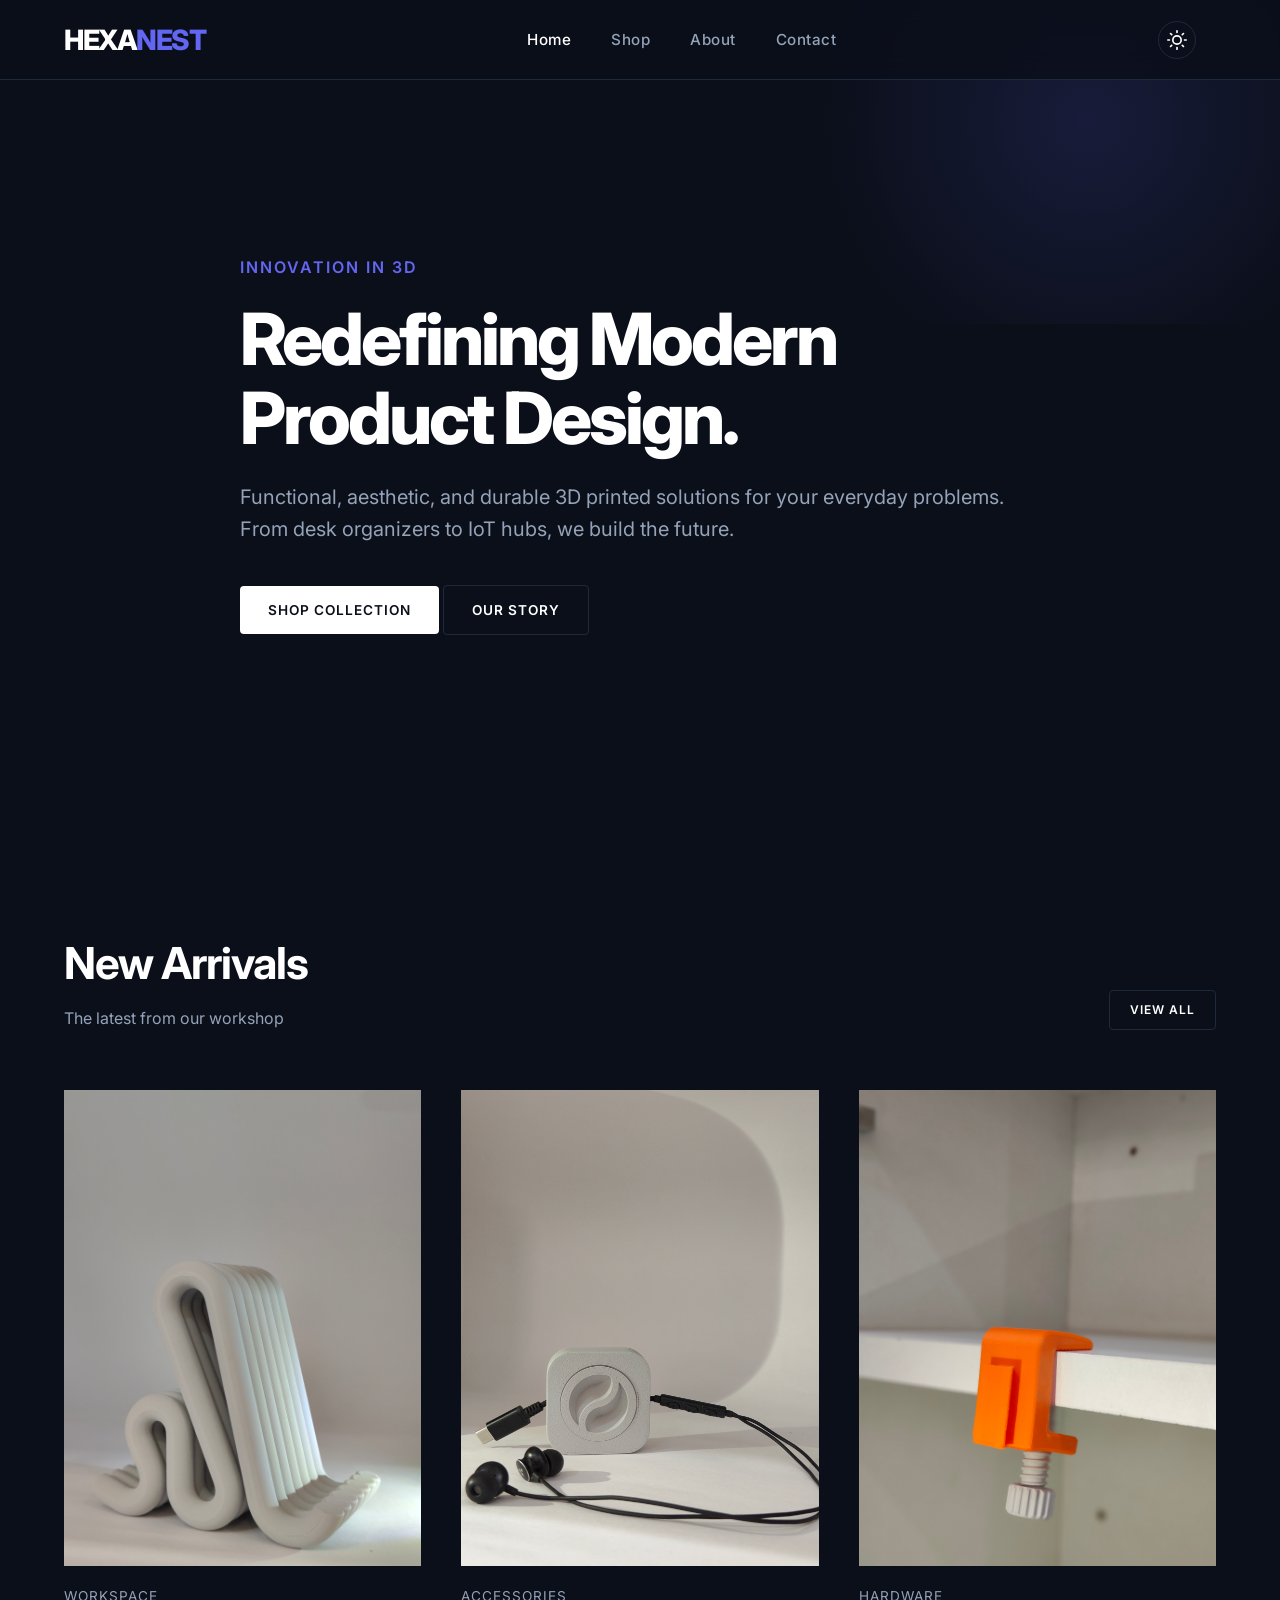
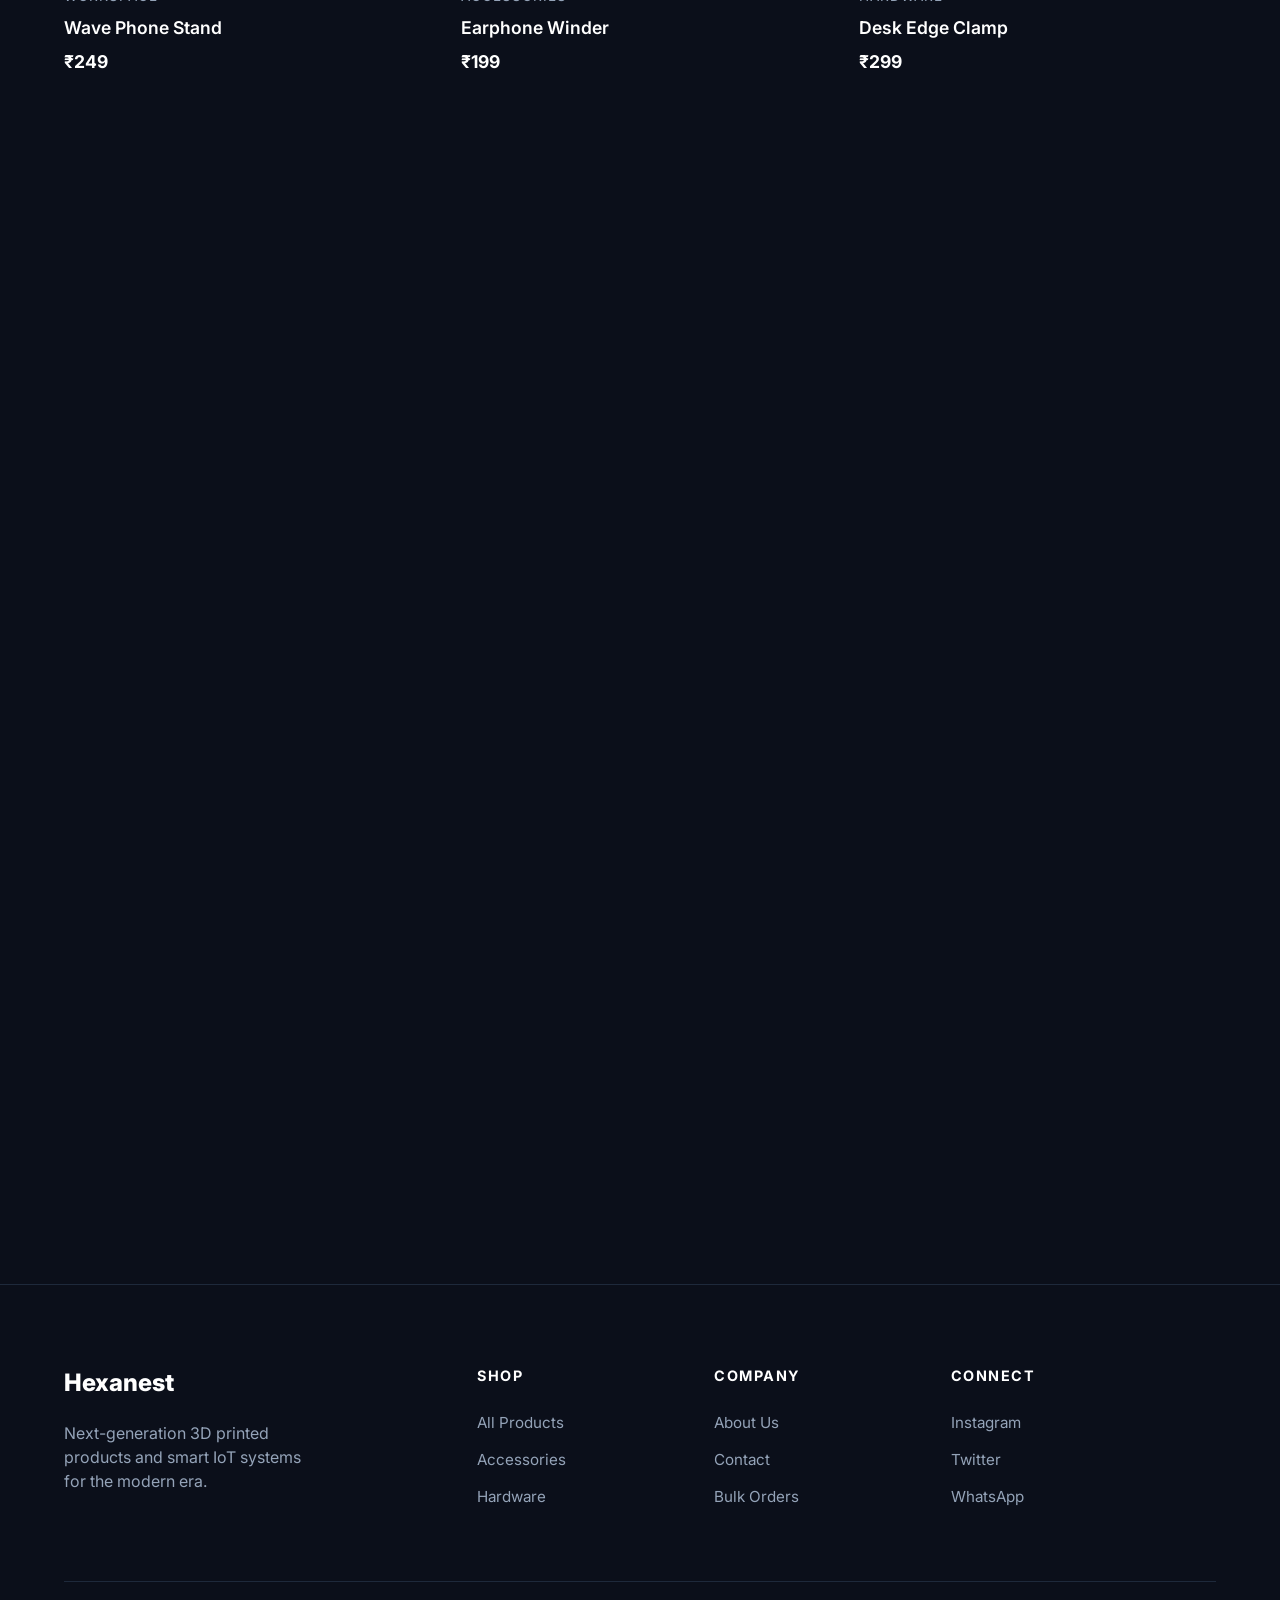
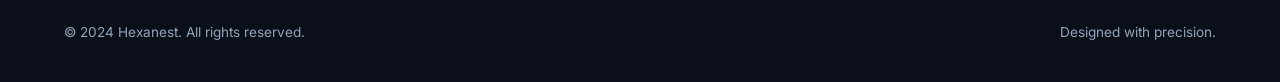
==== index.html @ a8e2b235 "first commit" ====
<!DOCTYPE html>
<html lang="en">
<head>
    <meta charset="UTF-8">
    <meta name="viewport" content="width=device-width, initial-scale=1.0">
    <meta name="description" content="Hexanest - Premium 3D Printed Solutions & IoT Systems. Elevate your workspace with our custom designs.">
    <title>Hexanest | Premium 3D Prints & IoT</title>
    <link rel="stylesheet" href="css/styles.css">
    <link rel="preconnect" href="https://fonts.googleapis.com">
    <link rel="preconnect" href="https://fonts.gstatic.com" crossorigin>
    <link href="https://fonts.googleapis.com/css2?family=Inter:wght@300;400;500;600;700;800&display=swap" rel="stylesheet">
</head>
<body class="dark-theme">
    <header class="navbar">
        <nav class="container">
            <a href="index.html" class="logo">Hexa<span>nest</span></a>
            <ul class="nav-links">
                <li><a href="index.html" class="active">Home</a></li>
                <li><a href="shop.html">Shop</a></li>
                <li><a href="about.html">About</a></li>
                <li><a href="contact.html">Contact</a></li>
            </ul>
            <div class="nav-actions">
                <button id="theme-toggle" aria-label="Toggle Theme">
                    <svg class="sun" xmlns="http://www.w3.org/2000/svg" width="20" height="20" viewBox="0 0 24 24" fill="none" stroke="currentColor" stroke-width="2" stroke-linecap="round" stroke-linejoin="round"><circle cx="12" cy="12" r="5"/><line x1="12" y1="1" x2="12" y2="3"/><line x1="12" y1="21" x2="12" y2="23"/><line x1="4.22" y1="4.22" x2="5.64" y2="5.64"/><line x1="18.36" y1="18.36" x2="19.78" y2="19.78"/><line x1="1" y1="12" x2="3" y2="12"/><line x1="21" y1="12" x2="23" y2="12"/><line x1="4.22" y1="19.78" x2="5.64" y2="18.36"/><line x1="18.36" y1="5.64" x2="19.78" y2="4.22"/></svg>
                    <svg class="moon" xmlns="http://www.w3.org/2000/svg" width="20" height="20" viewBox="0 0 24 24" fill="none" stroke="currentColor" stroke-width="2" stroke-linecap="round" stroke-linejoin="round"><path d="M21 12.79A9 9 0 1 1 11.21 3 7 7 0 0 0 21 12.79z"/></svg>
                </button>
                <div class="mobile-menu-btn">
                    <span></span>
                    <span></span>
                    <span></span>
                </div>
            </div>
        </nav>
    </header>

    <main>
        <section class="hero">
            <div class="container">
                <div class="hero-content" data-reveal>
                    <span class="category" style="color: var(--primary-color); font-weight: 600; letter-spacing: 2px; text-transform: uppercase; margin-bottom: 20px; display: block;">Innovation in 3D</span>
                    <h1>Redefining Modern <br>Product Design.</h1>
                    <p>Functional, aesthetic, and durable 3D printed solutions for your everyday problems. From desk organizers to IoT hubs, we build the future.</p>
                    <div class="hero-btns">
                        <a href="shop.html" class="btn btn-primary">Shop Collection</a>
                        <a href="about.html" class="btn btn-outline">Our Story</a>
                    </div>
                </div>
            </div>
        </section>

        <section class="section">
            <div class="container">
                <div class="section-header" data-reveal>
                    <div>
                        <h2 class="section-title">New Arrivals</h2>
                        <p class="section-subtitle">The latest from our workshop</p>
                    </div>
                    <a href="shop.html" class="btn btn-outline" style="padding: 10px 20px; font-size: 0.75rem;">View All</a>
                </div>
                
                <div class="grid">
                    <!-- Featured Product 1 -->
                    <div class="product-card" data-reveal data-product-key="phone-stand">
                        <div class="product-img-wrapper">
                            <img src="assets/images/phone-stand.jpg" alt="Wave Design Phone Stand">
                        </div>
                        <div class="product-info">
                            <span class="category">Workspace</span>
                            <h3>Wave Phone Stand</h3>
                            <div class="product-price">₹249</div>
                        </div>
                    </div>

                    <!-- Featured Product 2 -->
                    <div class="product-card" data-reveal style="transition-delay: 0.1s;" data-product-key="earphone_winder">
                        <div class="product-img-wrapper">
                            <img src="assets/images/earphone_winder.jpg" alt="Minimal Earphone Winder">
                        </div>
                        <div class="product-info">
                            <span class="category">Accessories</span>
                            <h3>Earphone Winder</h3>
                            <div class="product-price">₹199</div>
                        </div>
                    </div>

                    <!-- Featured Product 3 -->
                    <div class="product-card" data-reveal style="transition-delay: 0.2s;" data-product-key="shelf-clamp">
                        <div class="product-img-wrapper">
                            <img src="assets/images/shelf-clamp.jpg" alt="Shelf Edge Clamp">
                        </div>
                        <div class="product-info">
                            <span class="category">Hardware</span>
                            <h3>Desk Edge Clamp</h3>
                            <div class="product-price">₹299</div>
                        </div>
                    </div>
                </div>
            </div>
        </section>

        <section class="section bg-alt" style="margin: 60px 0; border-radius: 40px;">
            <div class="container">
                <div class="featured-row">
                    <div class="featured-img" data-reveal>
                        <img src="assets/images/pen-holder.jpg" alt="Hexanest Design Process" style="border-radius: 20px; box-shadow: var(--shadow);">
                    </div>
                    <div class="featured-text" data-reveal>
                        <span class="category" style="color: var(--primary-color);">Custom Engineering</span>
                        <h2>More than just <br>3D printing.</h2>
                        <p>We combine high-quality additive manufacturing with expert IoT integration to create products that don't just look good, but work smarter.</p>
                        <a href="about.html" class="btn btn-primary">Learn More</a>
                    </div>
                </div>
            </div>
        </section>
    </main>

    <footer>
        <div class="container">
            <div class="footer-grid">
                <div class="footer-col">
                    <a href="index.html" class="footer-logo">Hexa<span>nest</span></a>
                    <p style="color: var(--text-muted); max-width: 250px;">Next-generation 3D printed products and smart IoT systems for the modern era.</p>
                </div>
                <div class="footer-col">
                    <h4>Shop</h4>
                    <ul>
                        <li><a href="shop.html">All Products</a></li>
                        <li><a href="shop.html?cat=accessories">Accessories</a></li>
                        <li><a href="shop.html?cat=hardware">Hardware</a></li>
                    </ul>
                </div>
                <div class="footer-col">
                    <h4>Company</h4>
                    <ul>
                        <li><a href="about.html">About Us</a></li>
                        <li><a href="contact.html">Contact</a></li>
                        <li><a href="contact.html">Bulk Orders</a></li>
                    </ul>
                </div>
                <div class="footer-col">
                    <h4>Connect</h4>
                    <ul>
                        <li><a href="#">Instagram</a></li>
                        <li><a href="#">Twitter</a></li>
                        <li><a href="https://wa.me/91XXXXXXXXXX">WhatsApp</a></li>
                    </ul>
                </div>
            </div>
            <div class="footer-bottom">
                <p>&copy; 2024 Hexanest. All rights reserved.</p>
                <p>Designed with precision.</p>
            </div>
        </div>
    </footer>

    <script src="js/script.js"></script>
</body>
</html>
---- css/styles.css ----
:root {
    /* Dark Theme (Default - Futuristic Dark Blue) */
    --bg-color: #0b0f1a;
    --bg-alt: #161c2d;
    --text-color: #ffffff;
    --text-muted: #94a3b8;
    --primary-color: #6366f1; /* Modern Indigo */
    --primary-hover: #4f46e5;
    --accent-color: #38bdf8; /* Cyan for futuristic touch */
    --border-color: #1e293b;
    --card-bg: #161c2d;
    --navbar-bg: rgba(11, 15, 26, 0.85);
    --shadow: 0 10px 30px rgba(0, 0, 0, 0.5);
    --transition: all 0.3s cubic-bezier(0.4, 0, 0.2, 1);
    --glass-bg: rgba(255, 255, 255, 0.03);
}

body.light-theme {
    --bg-color: #ffffff;
    --bg-alt: #f5f5f7;
    --text-color: #1d1d1f;
    --text-muted: #6e6e73;
    --primary-color: #0071e3;
    --primary-hover: #0077ed;
    --border-color: #d2d2d7;
    --card-bg: #ffffff;
    --navbar-bg: rgba(255, 255, 255, 0.8);
    --shadow: 0 10px 20px rgba(0, 0, 0, 0.05);
}

/* Reset & Base Styles */
* {
    margin: 0;
    padding: 0;
    box-sizing: border-box;
}

html {
    scroll-behavior: smooth;
}

body {
    font-family: 'Inter', -apple-system, BlinkMacSystemFont, sans-serif;
    background-color: var(--bg-color);
    color: var(--text-color);
    line-height: 1.5;
    transition: background-color 0.4s ease, color 0.4s ease;
    overflow-x: hidden;
}

.container {
    max-width: 1200px;
    margin: 0 auto;
    padding: 0 24px;
}

a {
    text-decoration: none;
    color: inherit;
    transition: var(--transition);
}

ul {
    list-style: none;
}

img {
    max-width: 100%;
    display: block;
}

/* Navbar */
.navbar {
    position: fixed;
    top: 0;
    left: 0;
    width: 100%;
    z-index: 1000;
    background-color: var(--navbar-bg);
    backdrop-filter: blur(15px);
    -webkit-backdrop-filter: blur(15px);
    border-bottom: 1px solid var(--border-color);
    height: 80px;
    display: flex;
    align-items: center;
}

.navbar .container {
    display: flex;
    justify-content: space-between;
    align-items: center;
    width: 100%;
}

.logo {
    font-size: 1.75rem;
    font-weight: 800;
    letter-spacing: -1.5px;
    text-transform: uppercase;
}

.logo span {
    color: var(--primary-color);
}

.nav-links {
    display: flex;
    gap: 40px;
}

.nav-links a {
    font-size: 0.95rem;
    font-weight: 500;
    letter-spacing: 0.5px;
    color: var(--text-muted);
}

.nav-links a:hover, .nav-links a.active {
    color: var(--text-color);
}

.nav-actions {
    display: flex;
    align-items: center;
    gap: 20px;
}

#theme-toggle {
    background: none;
    border: none;
    cursor: pointer;
    color: var(--text-color);
    padding: 8px;
    border-radius: 50%;
    display: flex;
    align-items: center;
    justify-content: center;
    transition: var(--transition);
    border: 1px solid var(--border-color);
}

#theme-toggle:hover {
    background-color: var(--bg-alt);
    border-color: var(--text-muted);
}

.light-theme #theme-toggle .sun { display: none; }
.light-theme #theme-toggle .moon { display: block; }
.dark-theme #theme-toggle .sun { display: block; }
.dark-theme #theme-toggle .moon { display: none; }

/* Hero Section */
.hero {
    padding: 180px 0 100px;
    min-height: 90vh;
    display: flex;
    align-items: center;
    position: relative;
    overflow: hidden;
}

.hero::before {
    content: '';
    position: absolute;
    top: -10%;
    right: -10%;
    width: 50%;
    height: 50%;
    background: radial-gradient(circle, rgba(99, 102, 241, 0.15) 0%, transparent 70%);
    z-index: -1;
}

.hero-content {
    max-width: 800px;
}

.hero h1 {
    font-size: 4.5rem;
    font-weight: 800;
    margin-bottom: 24px;
    letter-spacing: -3px;
    line-height: 1.1;
}

.hero p {
    font-size: 1.25rem;
    color: var(--text-muted);
    margin-bottom: 40px;
    line-height: 1.6;
}

/* Section Common */
.section {
    padding: 120px 0;
}

.section-header {
    display: flex;
    justify-content: space-between;
    align-items: flex-end;
    margin-bottom: 60px;
}

.section-title {
    font-size: 2.75rem;
    font-weight: 700;
    letter-spacing: -1px;
}

.section-subtitle {
    color: var(--text-muted);
    margin-top: 10px;
}

/* Grid & Store Cards */
.grid {
    display: grid;
    grid-template-columns: repeat(auto-fill, minmax(280px, 1fr));
    gap: 40px;
}

.product-card {
    background: none;
    border: none;
    border-radius: 0;
    box-shadow: none;
    transition: var(--transition);
}

.product-card:hover .product-img-wrapper {
    transform: translateY(-5px);
}

.product-img-wrapper {
    position: relative;
    aspect-ratio: 3 / 4; /* Vertical Portrait */
    background-color: var(--bg-alt);
    margin-bottom: 20px;
    overflow: hidden;
    transition: var(--transition);
}

.product-img-wrapper img {
    width: 100%;
    height: 100%;
    object-fit: cover;
    transition: transform 0.6s ease;
}

.product-card:hover img {
    transform: scale(1.05);
}

.product-info h3 {
    font-size: 1.1rem;
    font-weight: 600;
    margin-bottom: 8px;
}

.product-info .category {
    font-size: 0.85rem;
    color: var(--text-muted);
    text-transform: uppercase;
    letter-spacing: 1px;
    margin-bottom: 8px;
    display: block;
}

.product-price {
    font-size: 1.1rem;
    font-weight: 700;
}

/* Buttons */
.btn {
    padding: 14px 28px;
    border-radius: 4px;
    font-weight: 600;
    cursor: pointer;
    transition: var(--transition);
    display: inline-block;
    border: none;
    text-transform: uppercase;
    letter-spacing: 1px;
    font-size: 0.85rem;
}

.btn-primary {
    background-color: var(--text-color);
    color: var(--bg-color);
}

.btn-primary:hover {
    opacity: 0.9;
}

.btn-outline {
    background-color: transparent;
    border: 1px solid var(--border-color);
    color: var(--text-color);
}

.btn-outline:hover {
    background-color: var(--text-color);
    color: var(--bg-color);
}

/* Featured Section */
.featured-row {
    display: grid;
    grid-template-columns: 1fr 1fr;
    gap: 60px;
    align-items: center;
}

.featured-text h2 {
    font-size: 3rem;
    margin-bottom: 20px;
}

/* Footer */
footer {
    padding: 80px 0 40px;
    border-top: 1px solid var(--border-color);
    background-color: var(--bg-color);
}

.footer-grid {
    display: grid;
    grid-template-columns: 2fr 1fr 1fr 1.5fr;
    gap: 60px;
    margin-bottom: 60px;
}

.footer-logo {
    font-size: 1.5rem;
    font-weight: 800;
    margin-bottom: 20px;
    display: block;
}

.footer-col h4 {
    margin-bottom: 24px;
    font-size: 0.9rem;
    text-transform: uppercase;
    letter-spacing: 1.5px;
}

.footer-col ul li {
    margin-bottom: 12px;
}

.footer-col ul a {
    color: var(--text-muted);
    font-size: 0.95rem;
}

.footer-col ul a:hover {
    color: var(--text-color);
}

.footer-bottom {
    padding-top: 40px;
    border-top: 1px solid var(--border-color);
    display: flex;
    justify-content: space-between;
    color: var(--text-muted);
    font-size: 0.85rem;
}

/* Responsive */
@media (max-width: 1024px) {
    .hero h1 { font-size: 3.5rem; }
    .footer-grid { grid-template-columns: 1fr 1fr; }
}

@media (max-width: 768px) {
    .navbar { height: 70px; }
    .nav-links {
        display: none;
        position: fixed;
        top: 70px;
        left: 0;
        width: 100%;
        height: calc(100vh - 70px);
        background-color: var(--bg-color);
        flex-direction: column;
        padding: 40px 24px;
        z-index: 999;
    }
    .nav-links.active { display: flex; }
    .hero h1 { font-size: 2.75rem; }
    .featured-row { grid-template-columns: 1fr; gap: 40px; }
    .section-header { flex-direction: column; align-items: flex-start; gap: 20px; }
    .footer-grid { grid-template-columns: 1fr; gap: 40px; }
}

/* Modal UI */
.modal {
    position: fixed;
    top: 0;
    left: 0;
    width: 100%;
    height: 100%;
    background: rgba(0, 0, 0, 0.8);
    backdrop-filter: blur(8px);
    z-index: 2000;
    display: none;
    align-items: center;
    justify-content: center;
    padding: 20px;
}

.modal.active {
    display: flex;
}

.modal-content {
    background: var(--bg-alt);
    width: 100%;
    max-width: 1000px;
    max-height: 90vh;
    border-radius: 24px;
    overflow-y: auto;
    position: relative;
    border: 1px solid var(--border-color);
    display: grid;
    grid-template-columns: 1.1fr 0.9fr;
}

.modal-close {
    position: absolute;
    top: 24px;
    right: 24px;
    background: var(--bg-color);
    border: 1px solid var(--border-color);
    color: var(--text-color);
    width: 36px;
    height: 36px;
    border-radius: 50%;
    display: flex;
    align-items: center;
    justify-content: center;
    font-size: 1.5rem;
    cursor: pointer;
    z-index: 100;
}

.modal-img-side {
    padding: 24px;
}

.modal-img-side img {
    width: 100%;
    height: 100%;
    object-fit: cover;
    border-radius: 16px; /* Rounded corners for modal image */
    aspect-ratio: 3 / 4;
}

.modal-info-side {
    padding: 60px 40px;
}

.modal-info-side h2 {
    font-size: 2rem;
    margin-bottom: 10px;
}

.modal-info-side .modal-price {
    font-size: 1.5rem;
    font-weight: 700;
    margin-bottom: 30px;
    color: var(--accent-color);
}

.modal-specs {
    margin-bottom: 30px;
}

.modal-specs h4 {
    text-transform: uppercase;
    font-size: 0.8rem;
    color: var(--text-muted);
    margin-bottom: 15px;
    letter-spacing: 1px;
}

.modal-specs ul {
    display: grid;
    grid-template-columns: 1fr 1fr;
    gap: 15px;
}

.modal-specs li {
    font-size: 0.9rem;
    color: var(--text-muted);
    display: flex;
    flex-direction: column;
}

.modal-specs li span {
    color: var(--text-color);
    font-weight: 600;
}

@media (max-width: 768px) {
    .modal-content {
        grid-template-columns: 1fr;
    }
    .modal-info-side {
        padding: 30px 20px;
    }
}
[data-reveal] {
    opacity: 0;
    transform: translateY(30px);
    transition: 0.8s cubic-bezier(0.4, 0, 0.2, 1);
}

[data-reveal].revealed {
    opacity: 1;
    transform: translateY(0);
}
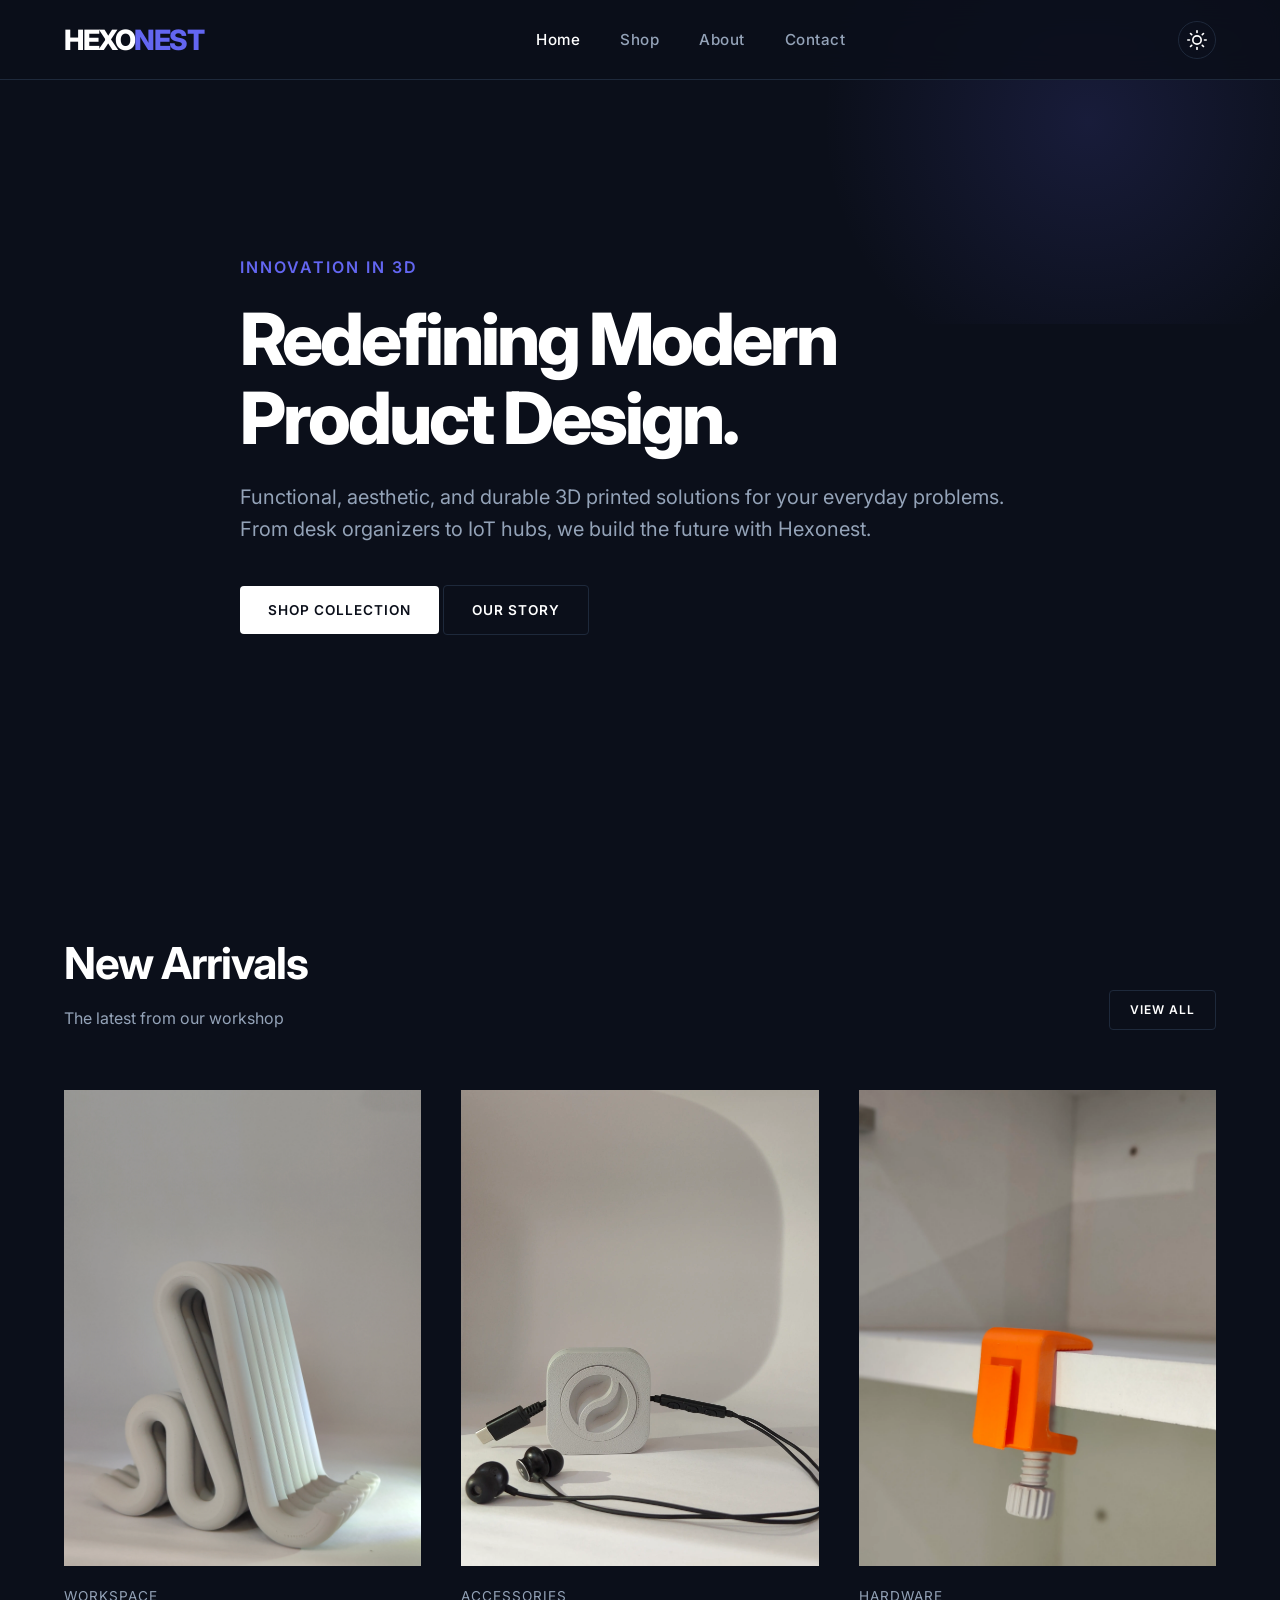
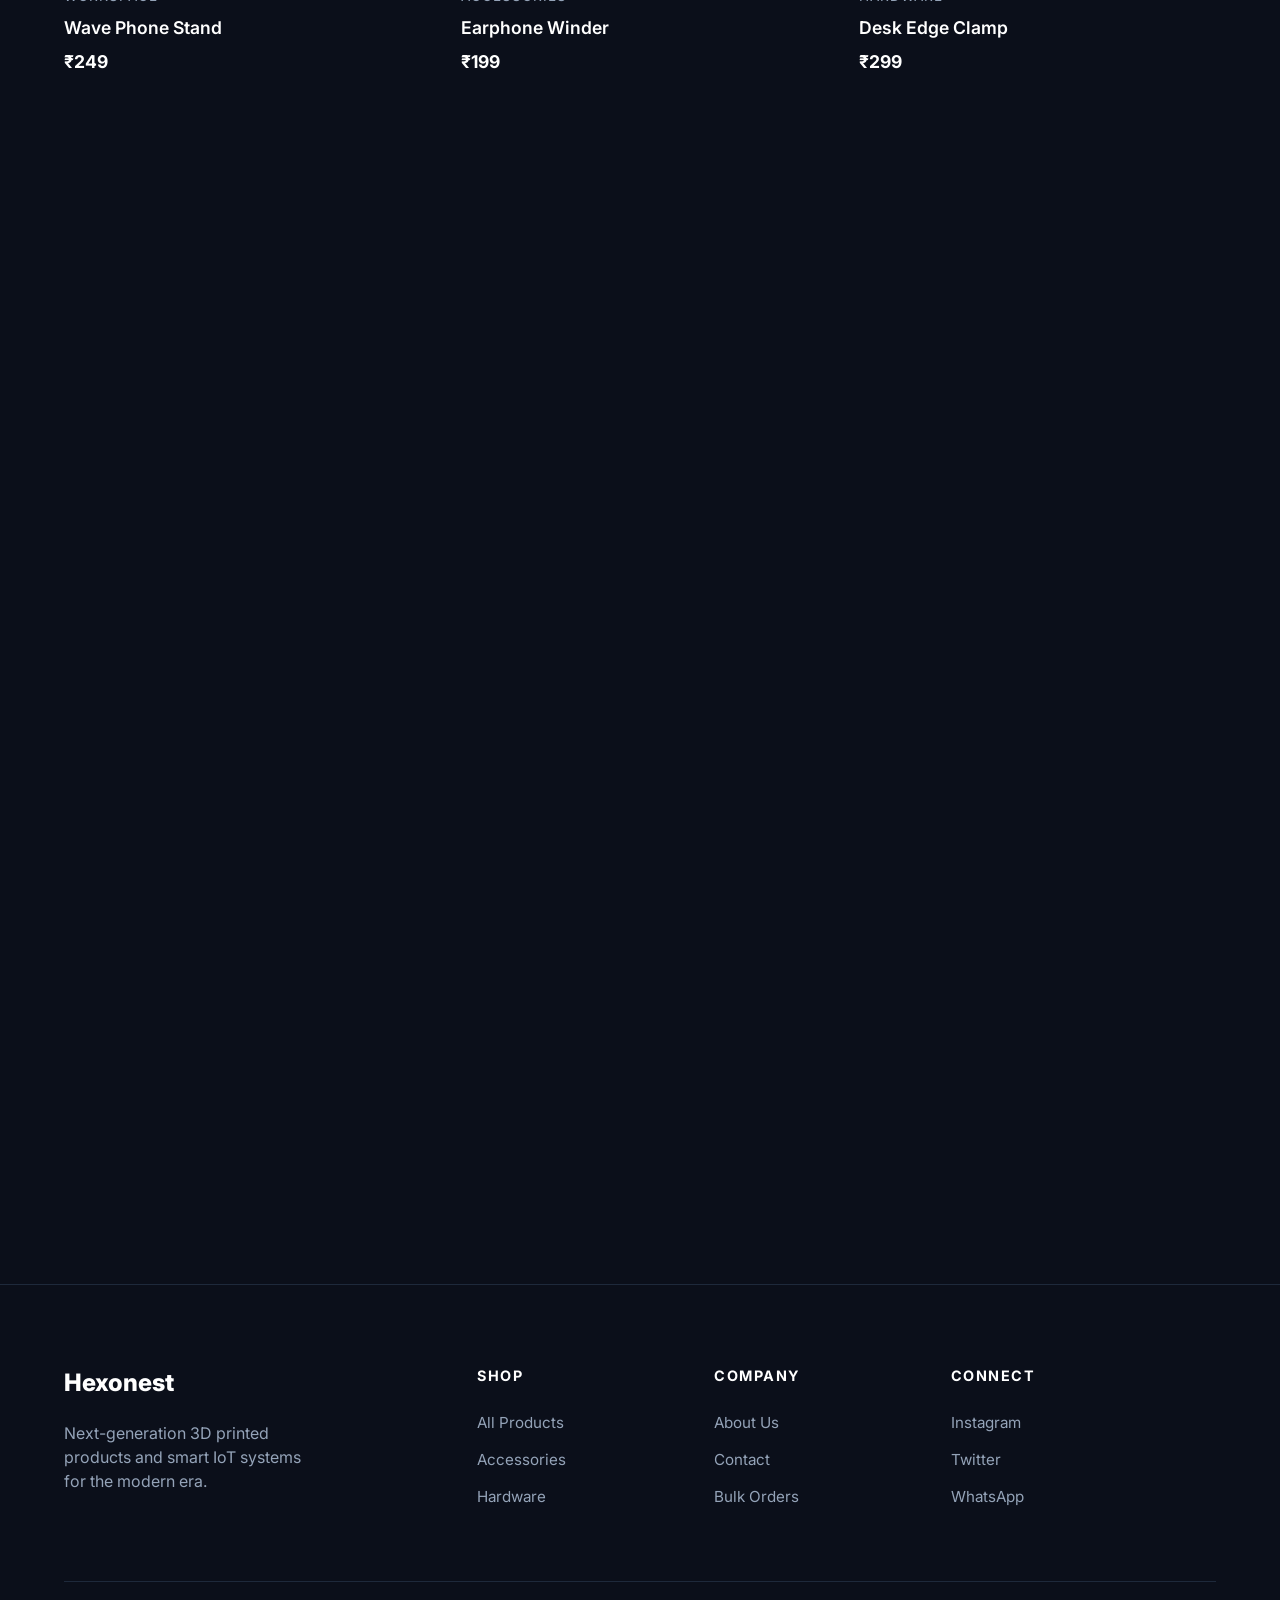
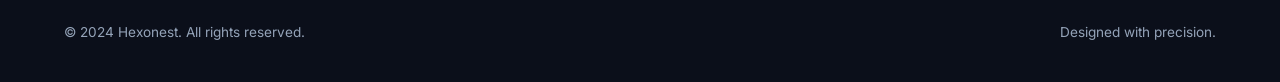
==== commit 49e24fe9: "name chnage img optimization other small changes" ====
--- a/index.html
+++ b/index.html
@@ -3,8 +3,8 @@
 <head>
     <meta charset="UTF-8">
     <meta name="viewport" content="width=device-width, initial-scale=1.0">
-    <meta name="description" content="Hexanest - Premium 3D Printed Solutions & IoT Systems. Elevate your workspace with our custom designs.">
-    <title>Hexanest | Premium 3D Prints & IoT</title>
+    <meta name="description" content="Hexonest - Premium 3D Printed Solutions & IoT Systems. Elevate your workspace with our custom designs.">
+    <title>Hexonest | Premium 3D Prints & IoT</title>
     <link rel="stylesheet" href="css/styles.css">
     <link rel="preconnect" href="https://fonts.googleapis.com">
     <link rel="preconnect" href="https://fonts.gstatic.com" crossorigin>
@@ -13,7 +13,7 @@
 <body class="dark-theme">
     <header class="navbar">
         <nav class="container">
-            <a href="index.html" class="logo">Hexa<span>nest</span></a>
+            <a href="index.html" class="logo">Hexo<span>nest</span></a>
             <ul class="nav-links">
                 <li><a href="index.html" class="active">Home</a></li>
                 <li><a href="shop.html">Shop</a></li>
@@ -40,7 +40,7 @@
                 <div class="hero-content" data-reveal>
                     <span class="category" style="color: var(--primary-color); font-weight: 600; letter-spacing: 2px; text-transform: uppercase; margin-bottom: 20px; display: block;">Innovation in 3D</span>
                     <h1>Redefining Modern <br>Product Design.</h1>
-                    <p>Functional, aesthetic, and durable 3D printed solutions for your everyday problems. From desk organizers to IoT hubs, we build the future.</p>
+                    <p>Functional, aesthetic, and durable 3D printed solutions for your everyday problems. From desk organizers to IoT hubs, we build the future with Hexonest.</p>
                     <div class="hero-btns">
                         <a href="shop.html" class="btn btn-primary">Shop Collection</a>
                         <a href="about.html" class="btn btn-outline">Our Story</a>
@@ -63,7 +63,7 @@
                     <!-- Featured Product 1 -->
                     <div class="product-card" data-reveal data-product-key="phone-stand">
                         <div class="product-img-wrapper">
-                            <img src="assets/images/phone-stand.jpg" alt="Wave Design Phone Stand">
+                            <img src="assets/images/phone-stand.webp" alt="Wave Design Phone Stand">
                         </div>
                         <div class="product-info">
                             <span class="category">Workspace</span>
@@ -75,7 +75,7 @@
                     <!-- Featured Product 2 -->
                     <div class="product-card" data-reveal style="transition-delay: 0.1s;" data-product-key="earphone_winder">
                         <div class="product-img-wrapper">
-                            <img src="assets/images/earphone_winder.jpg" alt="Minimal Earphone Winder">
+                            <img src="assets/images/earphone_winder.webp" alt="Minimal Earphone Winder">
                         </div>
                         <div class="product-info">
                             <span class="category">Accessories</span>
@@ -87,7 +87,7 @@
                     <!-- Featured Product 3 -->
                     <div class="product-card" data-reveal style="transition-delay: 0.2s;" data-product-key="shelf-clamp">
                         <div class="product-img-wrapper">
-                            <img src="assets/images/shelf-clamp.jpg" alt="Shelf Edge Clamp">
+                            <img src="assets/images/shelf-clamp.webp" alt="Shelf Edge Clamp">
                         </div>
                         <div class="product-info">
                             <span class="category">Hardware</span>
@@ -103,7 +103,7 @@
             <div class="container">
                 <div class="featured-row">
                     <div class="featured-img" data-reveal>
-                        <img src="assets/images/pen-holder.jpg" alt="Hexanest Design Process" style="border-radius: 20px; box-shadow: var(--shadow);">
+                        <img src="assets/images/pen-holder.webp" alt="Hexonest Design Process" style="border-radius: 20px; box-shadow: var(--shadow);">
                     </div>
                     <div class="featured-text" data-reveal>
                         <span class="category" style="color: var(--primary-color);">Custom Engineering</span>
@@ -120,7 +120,7 @@
         <div class="container">
             <div class="footer-grid">
                 <div class="footer-col">
-                    <a href="index.html" class="footer-logo">Hexa<span>nest</span></a>
+                    <a href="index.html" class="footer-logo">Hexo<span>nest</span></a>
                     <p style="color: var(--text-muted); max-width: 250px;">Next-generation 3D printed products and smart IoT systems for the modern era.</p>
                 </div>
                 <div class="footer-col">
@@ -144,12 +144,12 @@
                     <ul>
                         <li><a href="#">Instagram</a></li>
                         <li><a href="#">Twitter</a></li>
-                        <li><a href="https://wa.me/91XXXXXXXXXX">WhatsApp</a></li>
+                        <li><a href="https://wa.me/9657201665">WhatsApp</a></li>
                     </ul>
                 </div>
             </div>
             <div class="footer-bottom">
-                <p>&copy; 2024 Hexanest. All rights reserved.</p>
+                <p>&copy; 2024 Hexonest. All rights reserved.</p>
                 <p>Designed with precision.</p>
             </div>
         </div>
--- a/css/styles.css
+++ b/css/styles.css
@@ -368,7 +368,37 @@
     font-size: 0.85rem;
 }
 
-/* Responsive */
+/* Hamburger Menu Icon */
+.mobile-menu-btn {
+    display: none;
+    flex-direction: column;
+    gap: 6px;
+    cursor: pointer;
+    z-index: 1001;
+    padding: 10px;
+}
+
+.mobile-menu-btn span {
+    width: 28px;
+    height: 2px;
+    background-color: var(--text-color);
+    transition: var(--transition);
+    border-radius: 2px;
+}
+
+.mobile-menu-btn.active span:nth-child(1) {
+    transform: translateY(8px) rotate(45deg);
+}
+
+.mobile-menu-btn.active span:nth-child(2) {
+    opacity: 0;
+}
+
+.mobile-menu-btn.active span:nth-child(3) {
+    transform: translateY(-8px) rotate(-45deg);
+}
+
+/* Responsive Styles */
 @media (max-width: 1024px) {
     .hero h1 { font-size: 3.5rem; }
     .footer-grid { grid-template-columns: 1fr 1fr; }
@@ -376,23 +406,59 @@
 
 @media (max-width: 768px) {
     .navbar { height: 70px; }
+    
+    .mobile-menu-btn { display: flex; }
+
     .nav-links {
-        display: none;
         position: fixed;
-        top: 70px;
-        left: 0;
-        width: 100%;
-        height: calc(100vh - 70px);
-        background-color: var(--bg-color);
+        top: 0;
+        right: -100%;
+        width: 80%;
+        height: 100vh;
+        background-color: var(--bg-alt);
         flex-direction: column;
-        padding: 40px 24px;
-        z-index: 999;
-    }
-    .nav-links.active { display: flex; }
-    .hero h1 { font-size: 2.75rem; }
-    .featured-row { grid-template-columns: 1fr; gap: 40px; }
-    .section-header { flex-direction: column; align-items: flex-start; gap: 20px; }
-    .footer-grid { grid-template-columns: 1fr; gap: 40px; }
+        justify-content: center;
+        align-items: center;
+        gap: 30px;
+        transition: 0.4s cubic-bezier(0.4, 0, 0.2, 1);
+        z-index: 1000;
+        box-shadow: -10px 0 30px rgba(0,0,0,0.5);
+    }
+
+    .nav-links.active {
+        right: 0;
+    }
+
+    .nav-links a {
+        font-size: 1.5rem;
+        color: var(--text-color);
+    }
+
+    .hero { padding: 120px 0 60px; text-align: center; }
+    .hero h1 { font-size: 2.75rem; letter-spacing: -1px; }
+    .hero-content { margin: 0 auto; }
+    
+    .section { padding: 60px 0; }
+    .section-header { text-align: center; align-items: center; }
+    .section-title { font-size: 2.25rem; }
+
+    .grid { grid-template-columns: 1fr; gap: 30px; }
+    
+    .featured-row { grid-template-columns: 1fr; gap: 40px; text-align: center; }
+    
+    .footer-grid { grid-template-columns: 1fr; gap: 40px; text-align: center; }
+    .footer-col { display: flex; flex-direction: column; align-items: center; }
+    .footer-col p { margin: 0 auto; }
+    .footer-bottom { flex-direction: column; gap: 10px; text-align: center; }
+
+    .modal-content {
+        max-width: 95%;
+        border-radius: 20px;
+    }
+
+    .form-row {
+        grid-template-columns: 1fr !important;
+    }
 }
 
 /* Modal UI */
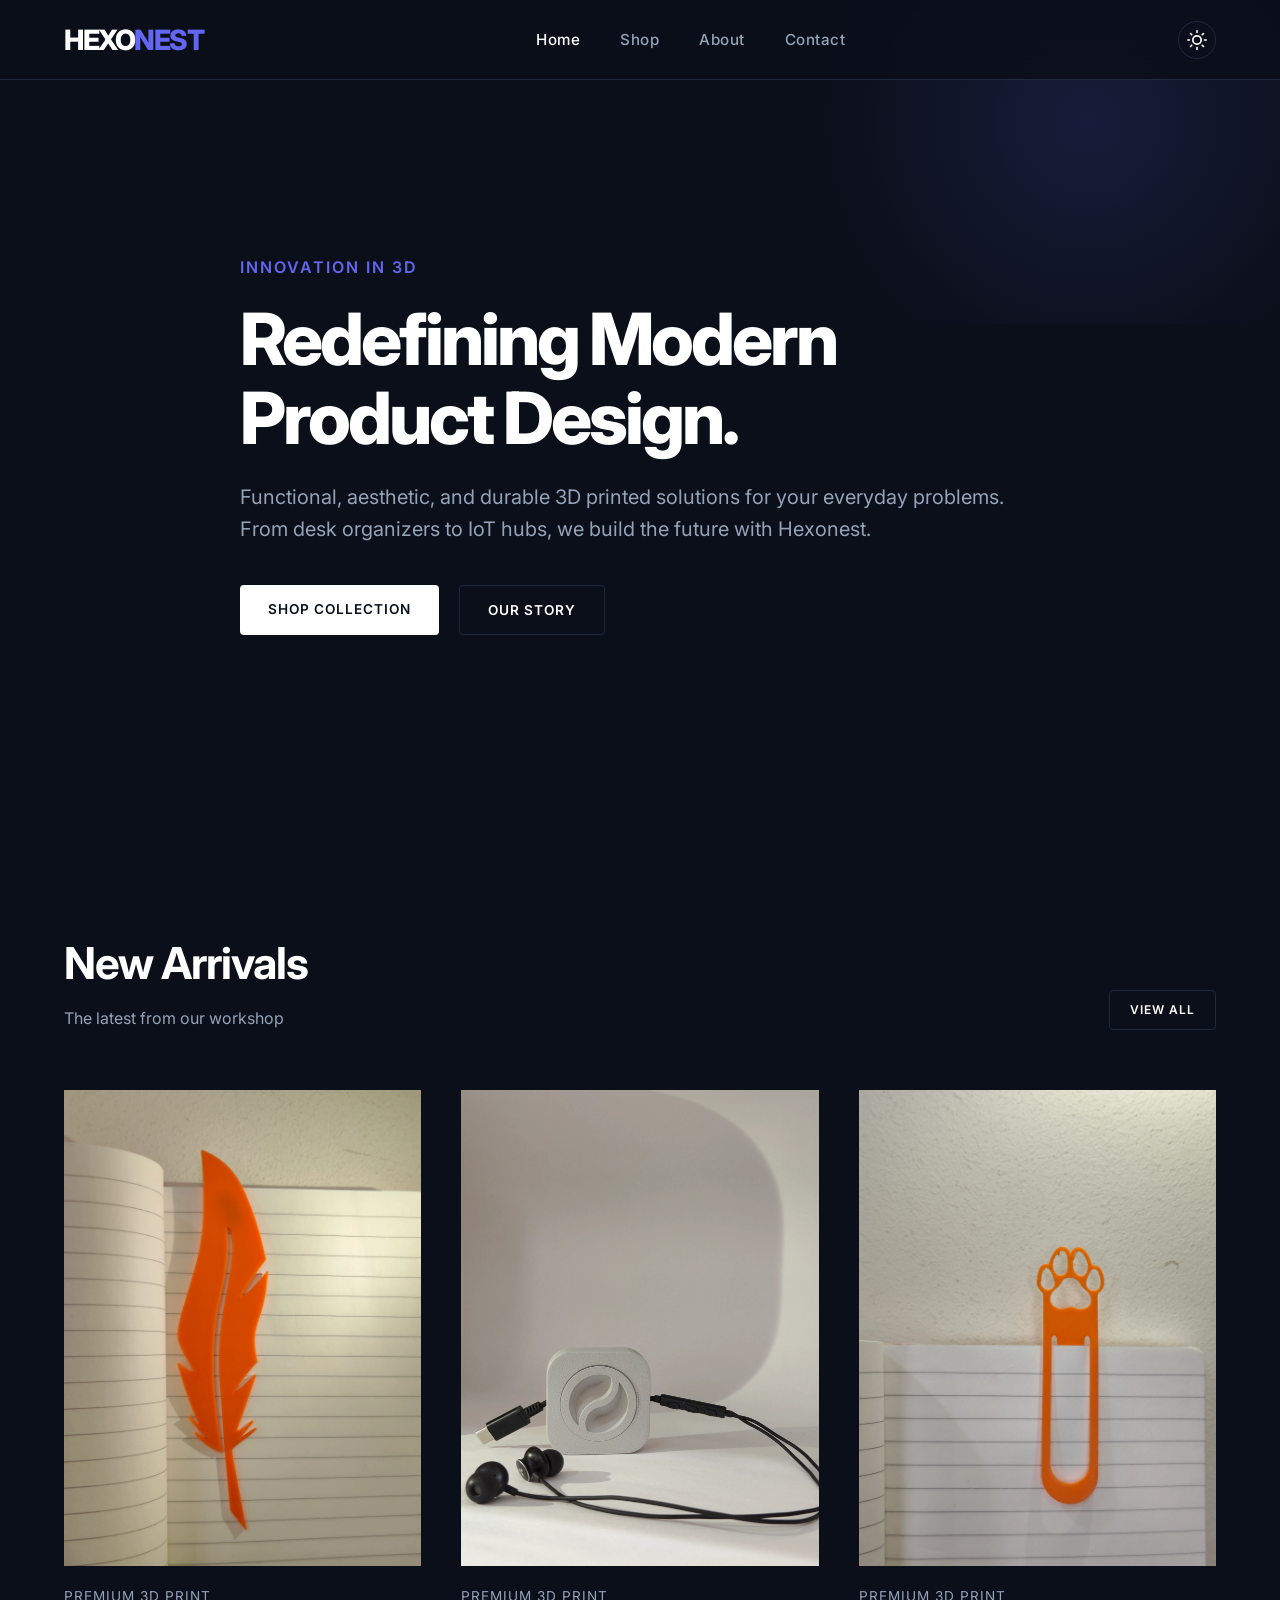
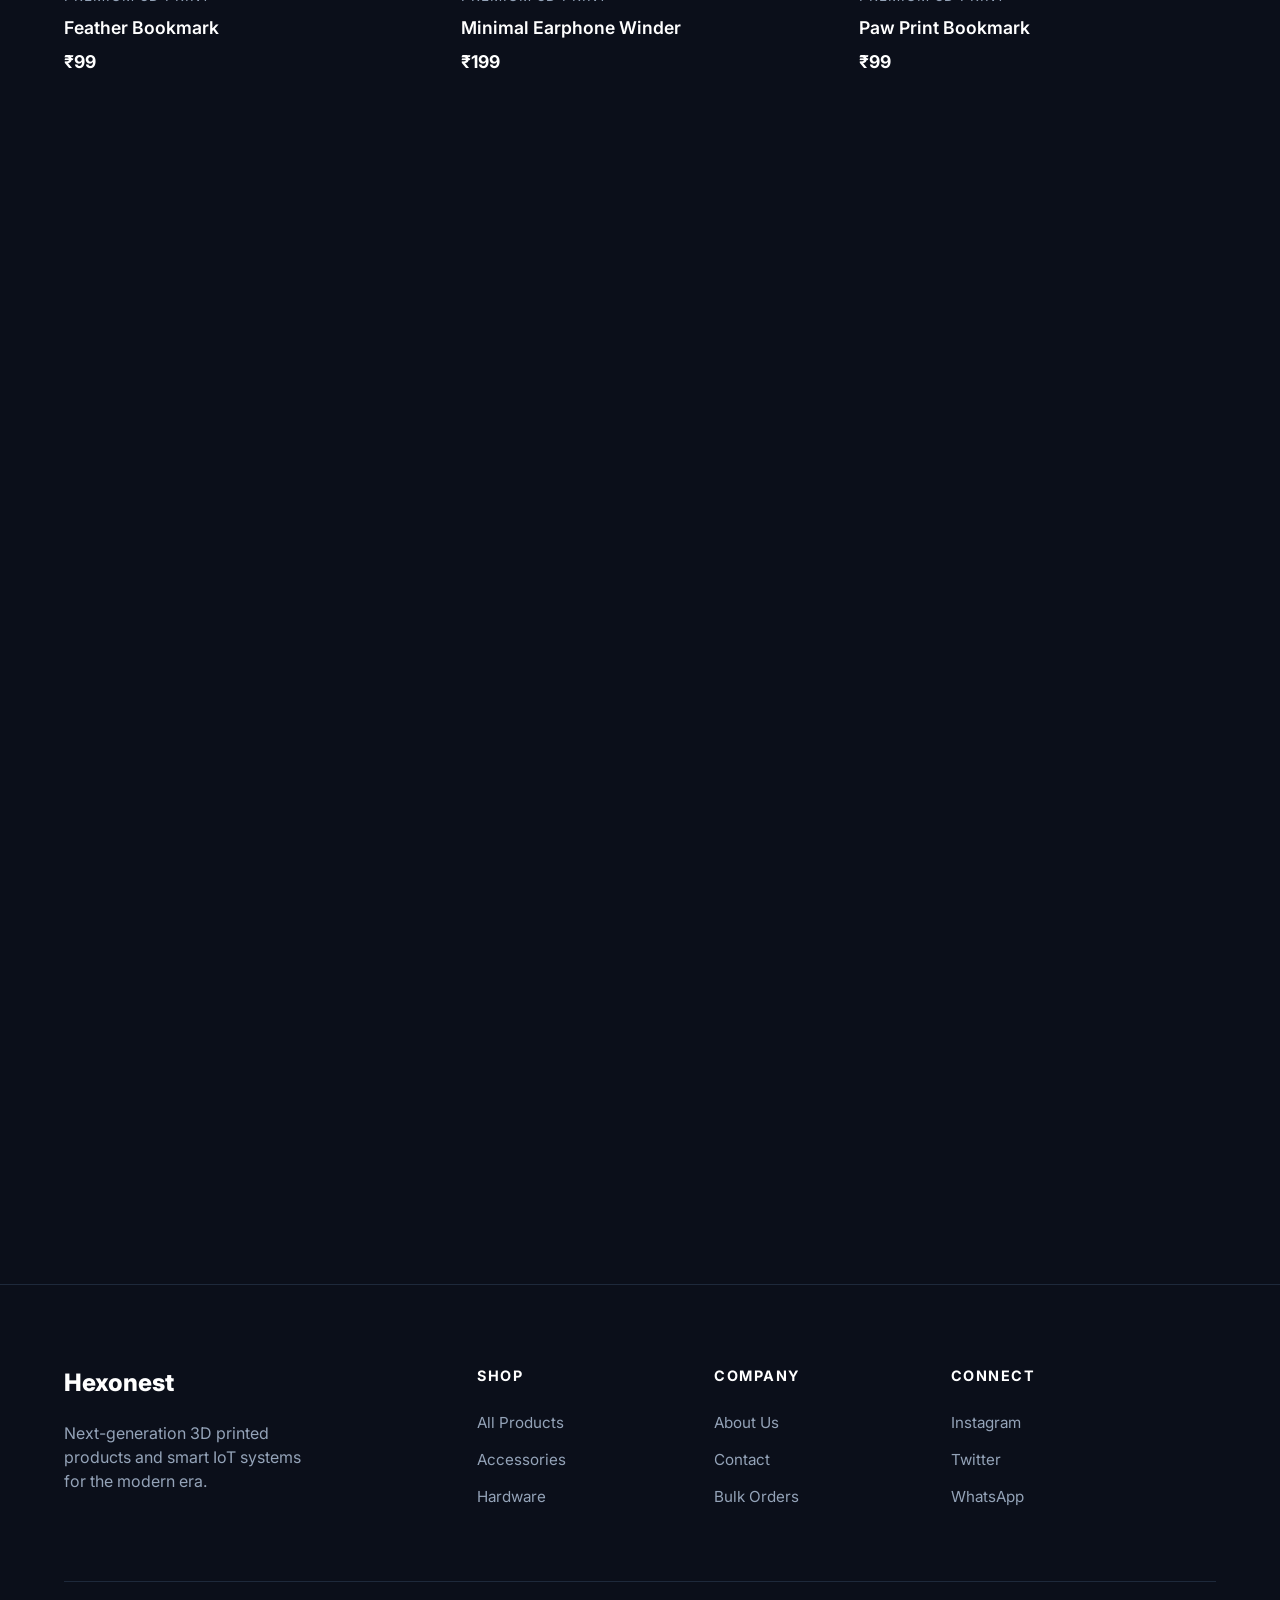
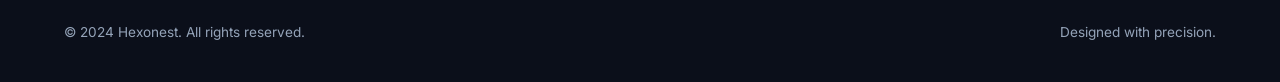
==== commit 5ccb8a4a: "added product adding system" ====
--- a/index.html
+++ b/index.html
@@ -52,49 +52,15 @@
         <section class="section">
             <div class="container">
                 <div class="section-header" data-reveal>
-                    <div>
+                    <div class="section-title-group">
                         <h2 class="section-title">New Arrivals</h2>
                         <p class="section-subtitle">The latest from our workshop</p>
                     </div>
-                    <a href="shop.html" class="btn btn-outline" style="padding: 10px 20px; font-size: 0.75rem;">View All</a>
+                    <a href="shop.html" class="btn btn-outline" style="padding: 10px 20px; font-size: 0.75rem; white-space: nowrap;">View All</a>
                 </div>
                 
-                <div class="grid">
-                    <!-- Featured Product 1 -->
-                    <div class="product-card" data-reveal data-product-key="phone-stand">
-                        <div class="product-img-wrapper">
-                            <img src="assets/images/phone-stand.webp" alt="Wave Design Phone Stand">
-                        </div>
-                        <div class="product-info">
-                            <span class="category">Workspace</span>
-                            <h3>Wave Phone Stand</h3>
-                            <div class="product-price">₹249</div>
-                        </div>
-                    </div>
-
-                    <!-- Featured Product 2 -->
-                    <div class="product-card" data-reveal style="transition-delay: 0.1s;" data-product-key="earphone_winder">
-                        <div class="product-img-wrapper">
-                            <img src="assets/images/earphone_winder.webp" alt="Minimal Earphone Winder">
-                        </div>
-                        <div class="product-info">
-                            <span class="category">Accessories</span>
-                            <h3>Earphone Winder</h3>
-                            <div class="product-price">₹199</div>
-                        </div>
-                    </div>
-
-                    <!-- Featured Product 3 -->
-                    <div class="product-card" data-reveal style="transition-delay: 0.2s;" data-product-key="shelf-clamp">
-                        <div class="product-img-wrapper">
-                            <img src="assets/images/shelf-clamp.webp" alt="Shelf Edge Clamp">
-                        </div>
-                        <div class="product-info">
-                            <span class="category">Hardware</span>
-                            <h3>Desk Edge Clamp</h3>
-                            <div class="product-price">₹299</div>
-                        </div>
-                    </div>
+                <div id="home-featured-grid" class="grid">
+                    <!-- Products loaded dynamically from JS -->
                 </div>
             </div>
         </section>
@@ -103,7 +69,7 @@
             <div class="container">
                 <div class="featured-row">
                     <div class="featured-img" data-reveal>
-                        <img src="assets/images/pen-holder.webp" alt="Hexonest Design Process" style="border-radius: 20px; box-shadow: var(--shadow);">
+                        <img src="assets/images/pen-holder/pen-holder.webp" alt="Hexonest Design Process" style="border-radius: 20px; box-shadow: var(--shadow);">
                     </div>
                     <div class="featured-text" data-reveal>
                         <span class="category" style="color: var(--primary-color);">Custom Engineering</span>
--- a/css/styles.css
+++ b/css/styles.css
@@ -189,6 +189,12 @@
     line-height: 1.6;
 }
 
+.hero-btns {
+    display: flex;
+    gap: 20px;
+    flex-wrap: wrap;
+}
+
 /* Section Common */
 .section {
     padding: 120px 0;
@@ -437,10 +443,27 @@
     .hero { padding: 120px 0 60px; text-align: center; }
     .hero h1 { font-size: 2.75rem; letter-spacing: -1px; }
     .hero-content { margin: 0 auto; }
+    .hero-btns { justify-content: center; }
     
     .section { padding: 60px 0; }
-    .section-header { text-align: center; align-items: center; }
+    .section-header { 
+        flex-direction: column;
+        text-align: center; 
+        align-items: center;
+        gap: 20px;
+    }
     .section-title { font-size: 2.25rem; }
+
+    .featured-text .btn { margin-top: 20px; }
+
+    .section.bg-alt {
+        margin: 40px 0 !important;
+        border-radius: 20px !important;
+    }
+
+    .footer-col h4 {
+        margin-bottom: 15px;
+    }
 
     .grid { grid-template-columns: 1fr; gap: 30px; }
     
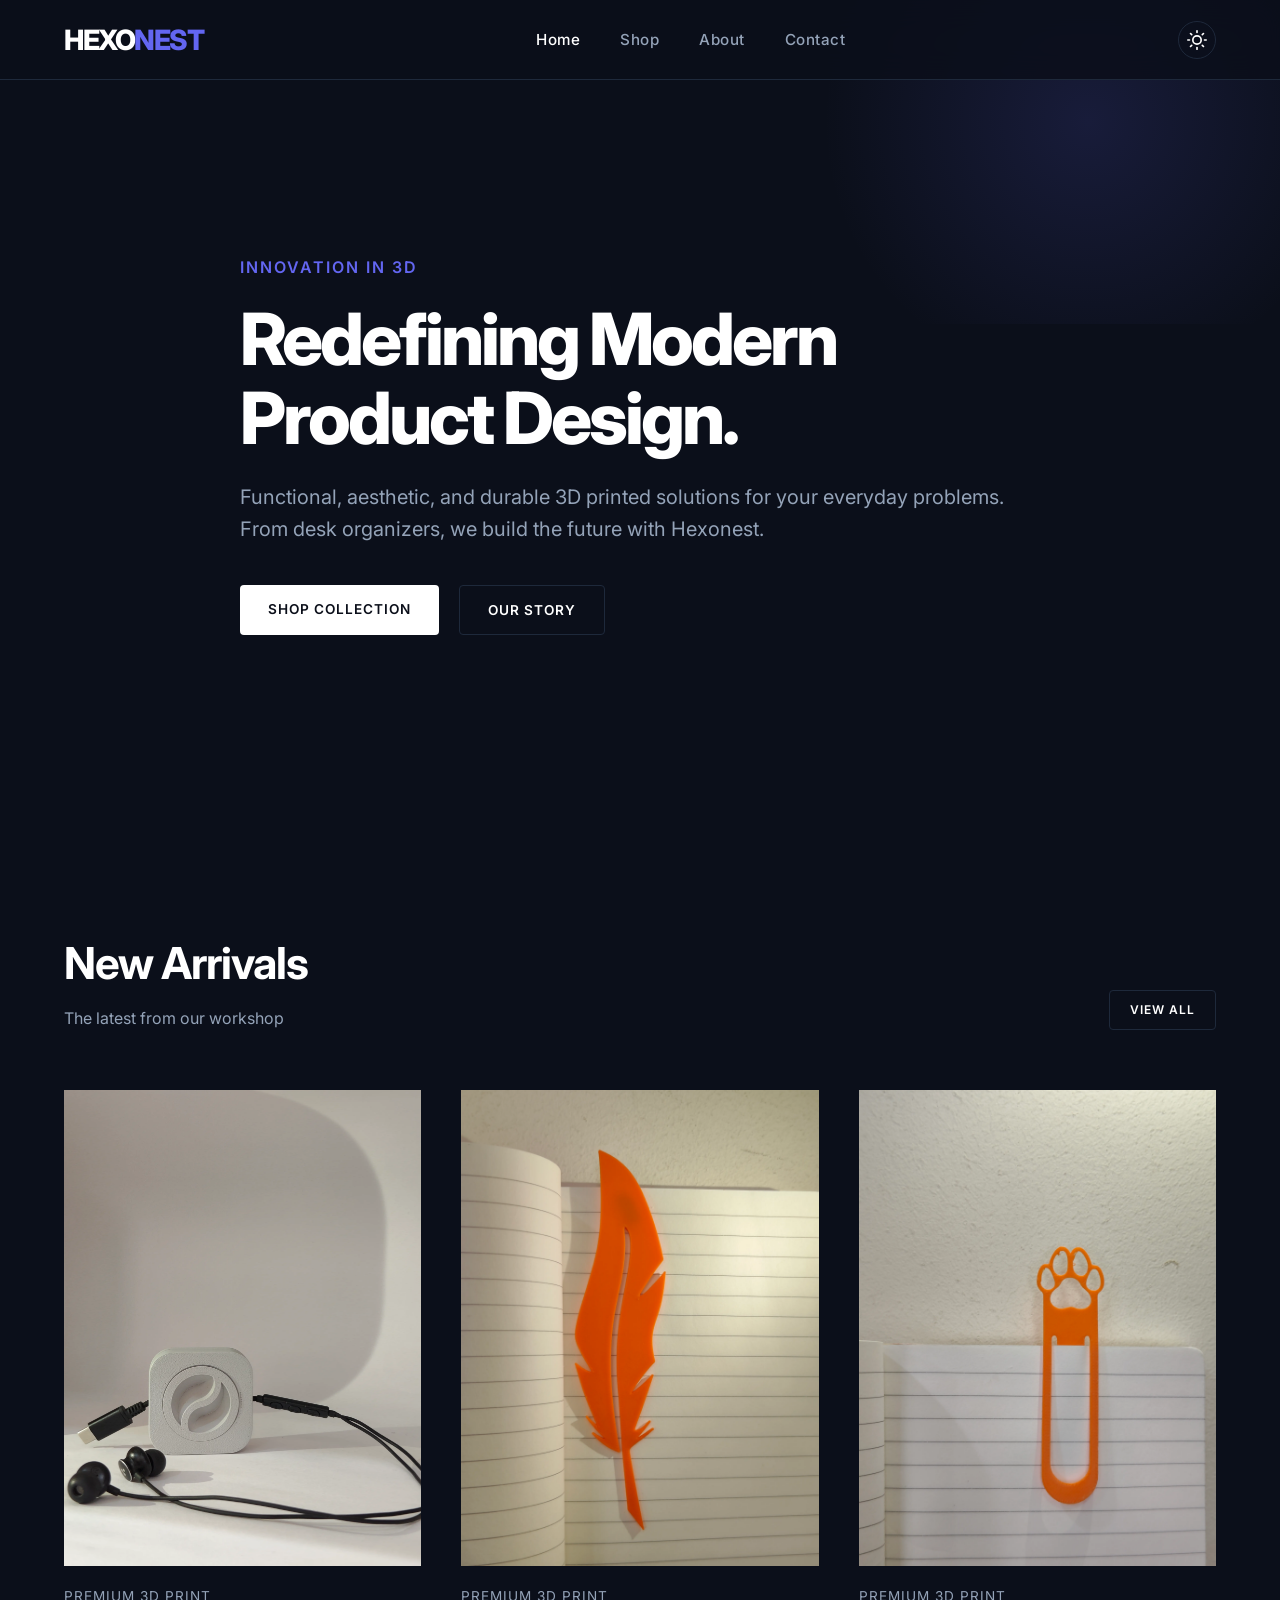
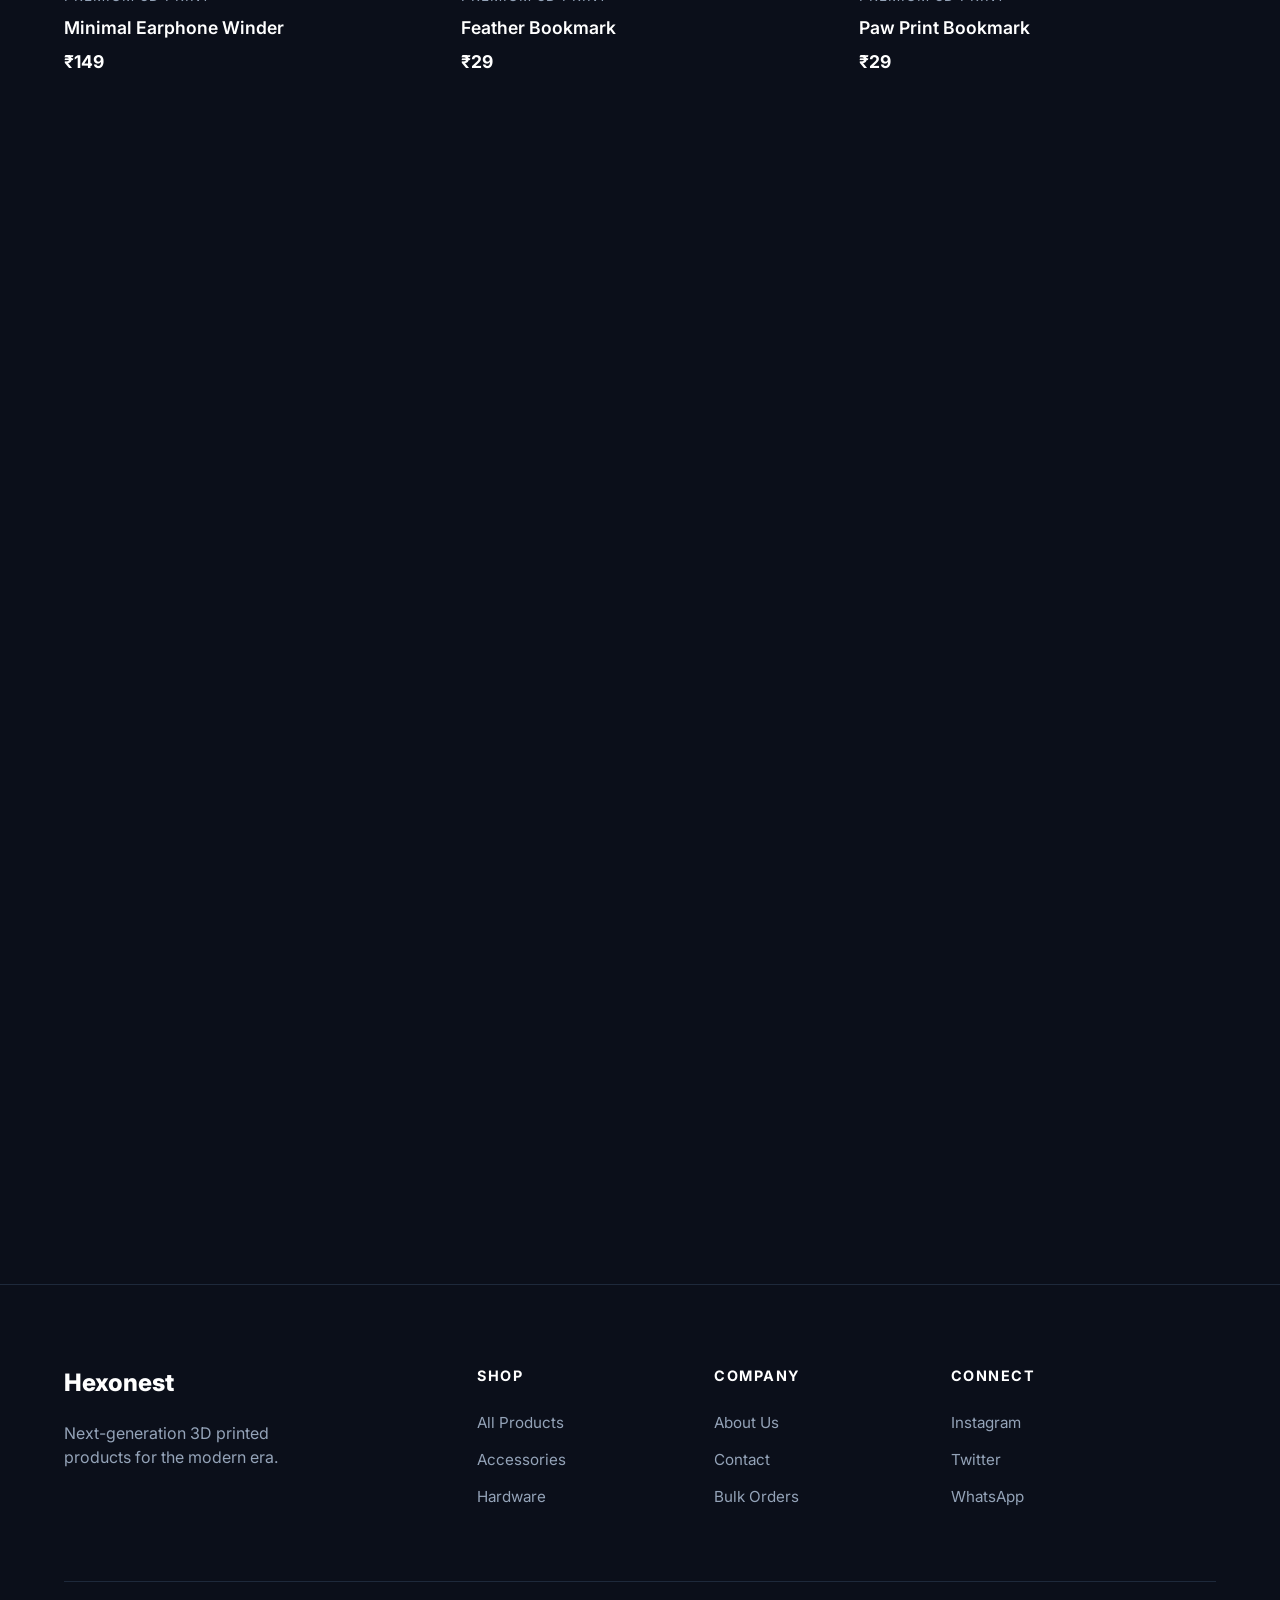
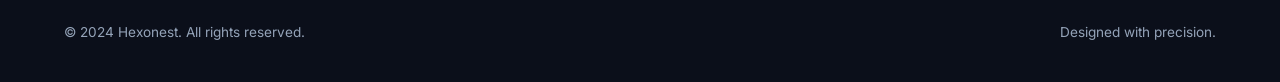
==== commit c0a8eb29: "removed IOT" ====
--- a/index.html
+++ b/index.html
@@ -3,8 +3,8 @@
 <head>
     <meta charset="UTF-8">
     <meta name="viewport" content="width=device-width, initial-scale=1.0">
-    <meta name="description" content="Hexonest - Premium 3D Printed Solutions & IoT Systems. Elevate your workspace with our custom designs.">
-    <title>Hexonest | Premium 3D Prints & IoT</title>
+    <meta name="description" content="Hexonest - Premium 3D Printed Solutions. Elevate your workspace with our custom designs.">
+    <title>Hexonest | Premium 3D Prints</title>
     <link rel="stylesheet" href="css/styles.css">
     <link rel="preconnect" href="https://fonts.googleapis.com">
     <link rel="preconnect" href="https://fonts.gstatic.com" crossorigin>
@@ -40,7 +40,7 @@
                 <div class="hero-content" data-reveal>
                     <span class="category" style="color: var(--primary-color); font-weight: 600; letter-spacing: 2px; text-transform: uppercase; margin-bottom: 20px; display: block;">Innovation in 3D</span>
                     <h1>Redefining Modern <br>Product Design.</h1>
-                    <p>Functional, aesthetic, and durable 3D printed solutions for your everyday problems. From desk organizers to IoT hubs, we build the future with Hexonest.</p>
+                    <p>Functional, aesthetic, and durable 3D printed solutions for your everyday problems. From desk organizers, we build the future with Hexonest.</p>
                     <div class="hero-btns">
                         <a href="shop.html" class="btn btn-primary">Shop Collection</a>
                         <a href="about.html" class="btn btn-outline">Our Story</a>
@@ -74,7 +74,7 @@
                     <div class="featured-text" data-reveal>
                         <span class="category" style="color: var(--primary-color);">Custom Engineering</span>
                         <h2>More than just <br>3D printing.</h2>
-                        <p>We combine high-quality additive manufacturing with expert IoT integration to create products that don't just look good, but work smarter.</p>
+                        <p>We combine high-quality additive manufacturing with experts to create products that don't just look good, but work smarter.</p>
                         <a href="about.html" class="btn btn-primary">Learn More</a>
                     </div>
                 </div>
@@ -87,7 +87,7 @@
             <div class="footer-grid">
                 <div class="footer-col">
                     <a href="index.html" class="footer-logo">Hexo<span>nest</span></a>
-                    <p style="color: var(--text-muted); max-width: 250px;">Next-generation 3D printed products and smart IoT systems for the modern era.</p>
+                    <p style="color: var(--text-muted); max-width: 250px;">Next-generation 3D printed products for the modern era.</p>
                 </div>
                 <div class="footer-col">
                     <h4>Shop</h4>
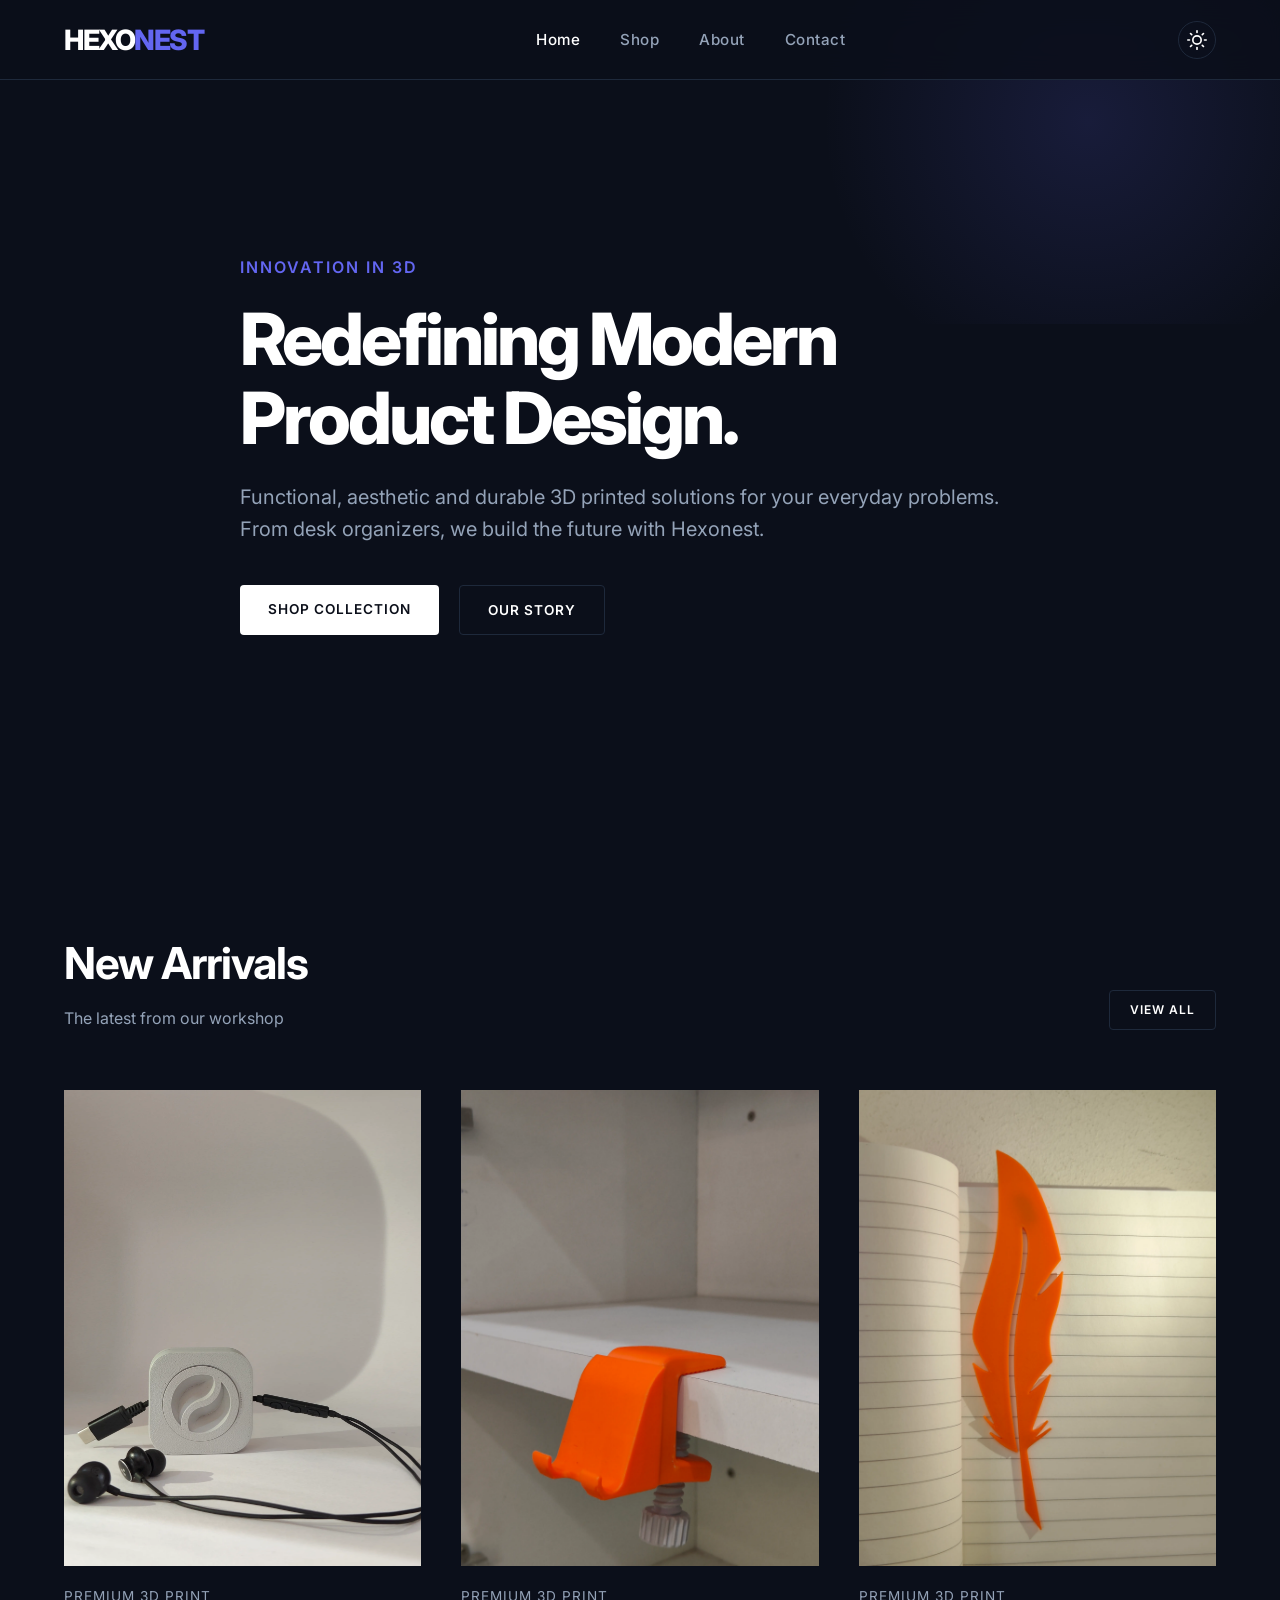
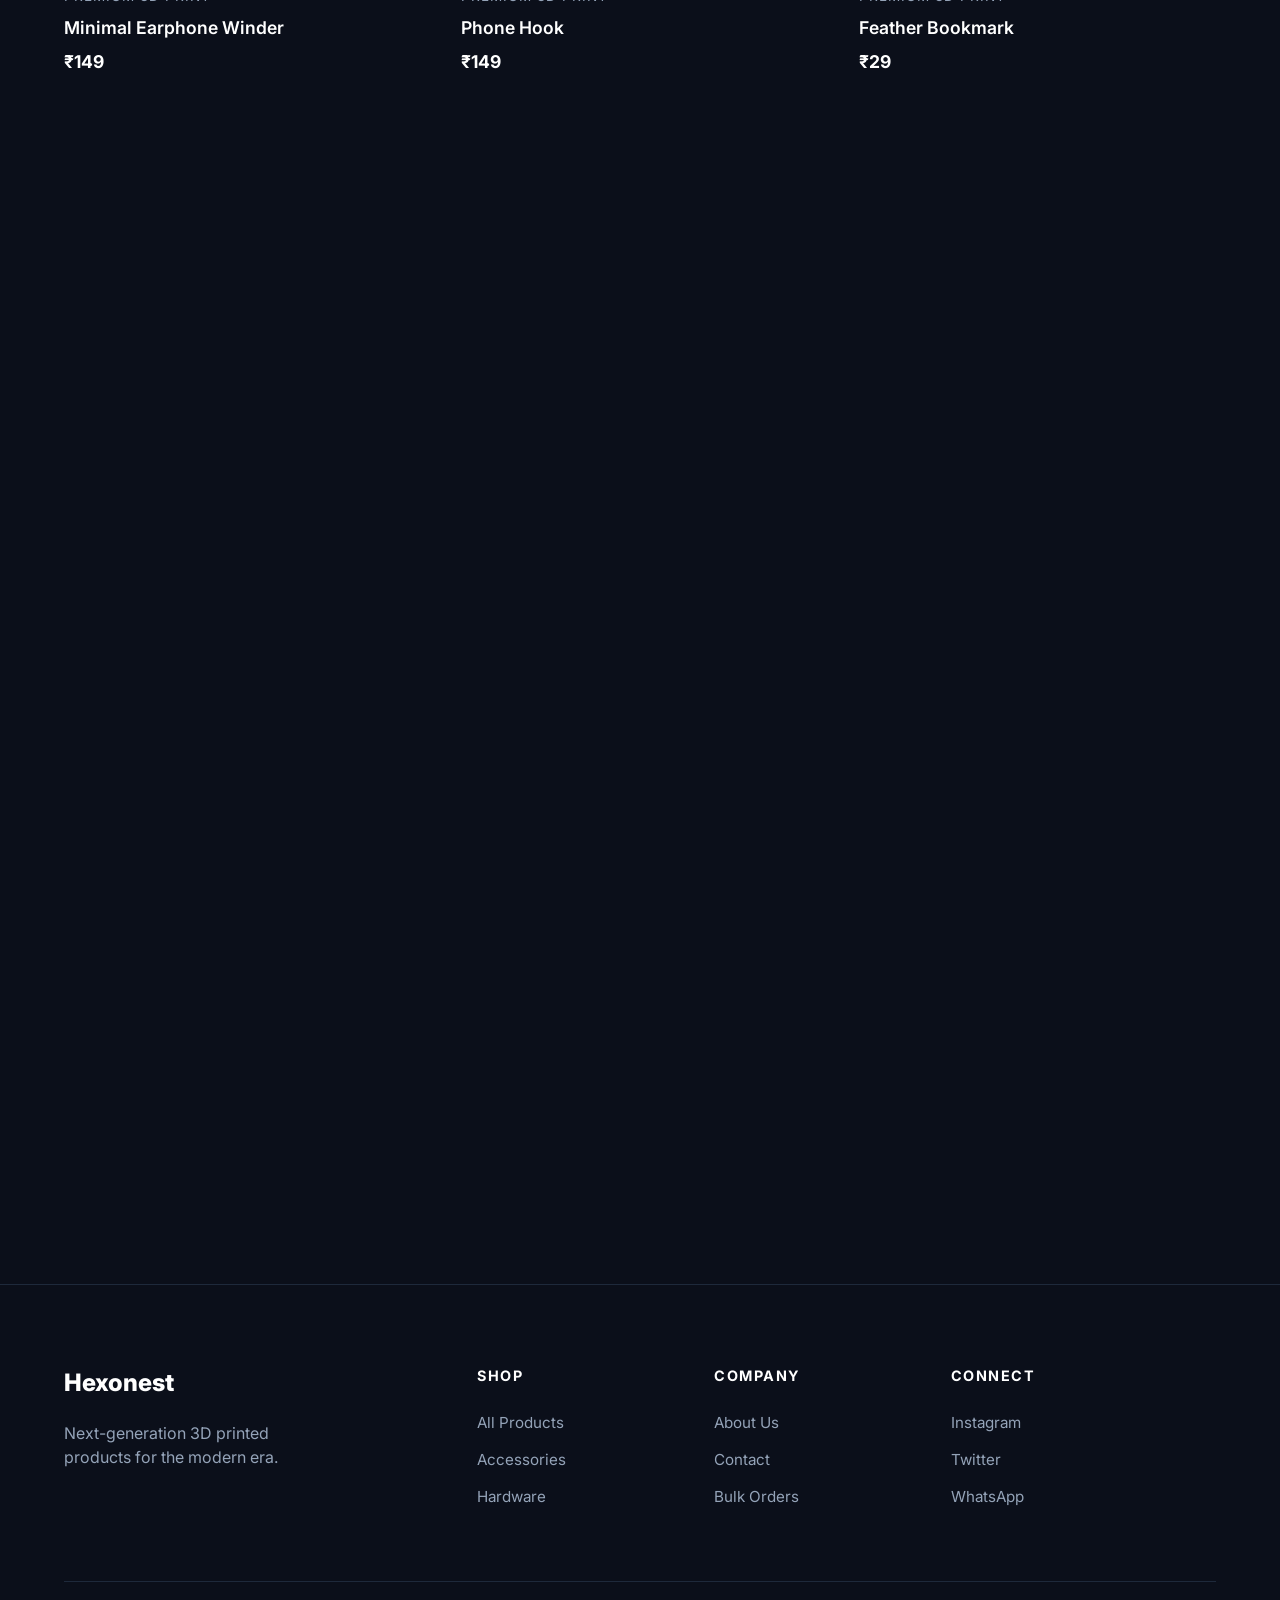
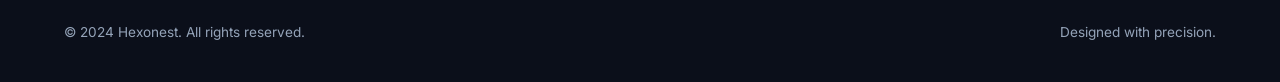
==== commit 4923bb32: "edited whatsapp msg" ====
--- a/index.html
+++ b/index.html
@@ -40,7 +40,7 @@
                 <div class="hero-content" data-reveal>
                     <span class="category" style="color: var(--primary-color); font-weight: 600; letter-spacing: 2px; text-transform: uppercase; margin-bottom: 20px; display: block;">Innovation in 3D</span>
                     <h1>Redefining Modern <br>Product Design.</h1>
-                    <p>Functional, aesthetic, and durable 3D printed solutions for your everyday problems. From desk organizers, we build the future with Hexonest.</p>
+                    <p>Functional, aesthetic and durable 3D printed solutions for your everyday problems. From desk organizers, we build the future with Hexonest.</p>
                     <div class="hero-btns">
                         <a href="shop.html" class="btn btn-primary">Shop Collection</a>
                         <a href="about.html" class="btn btn-outline">Our Story</a>
